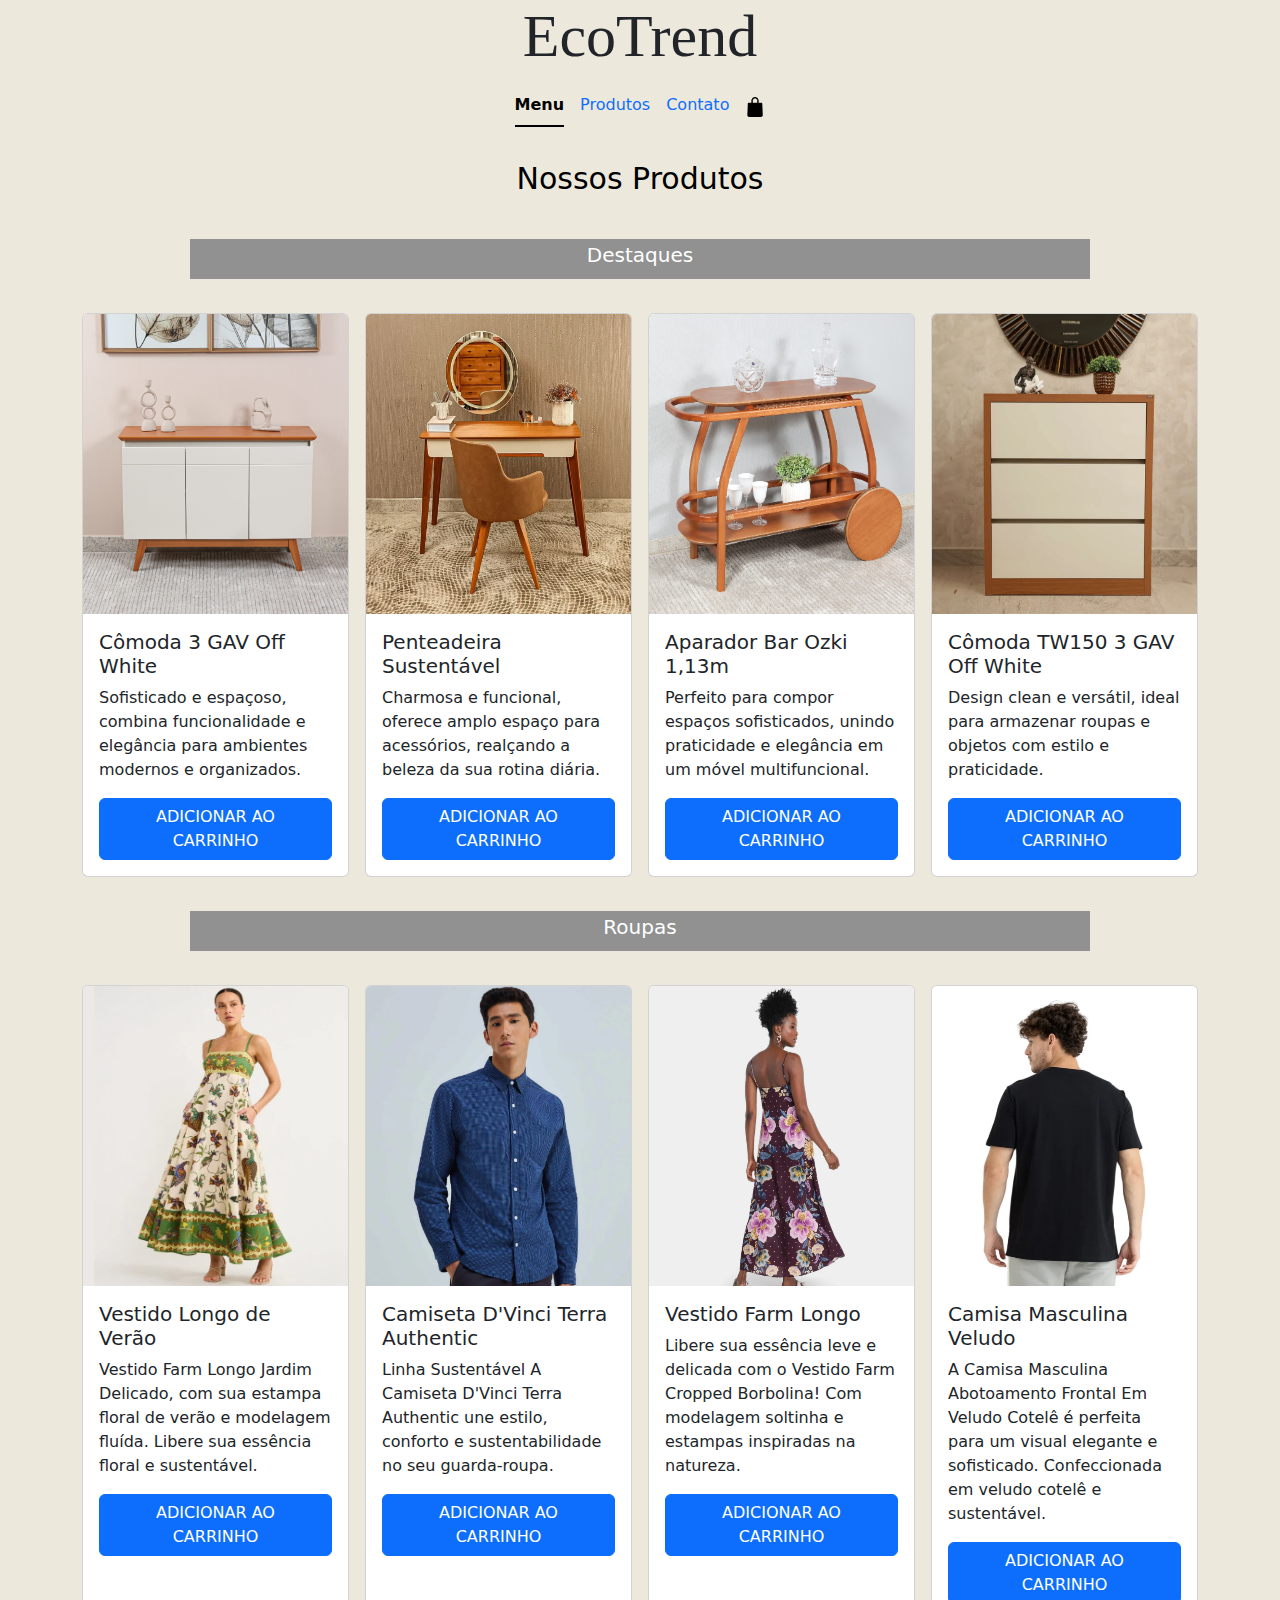
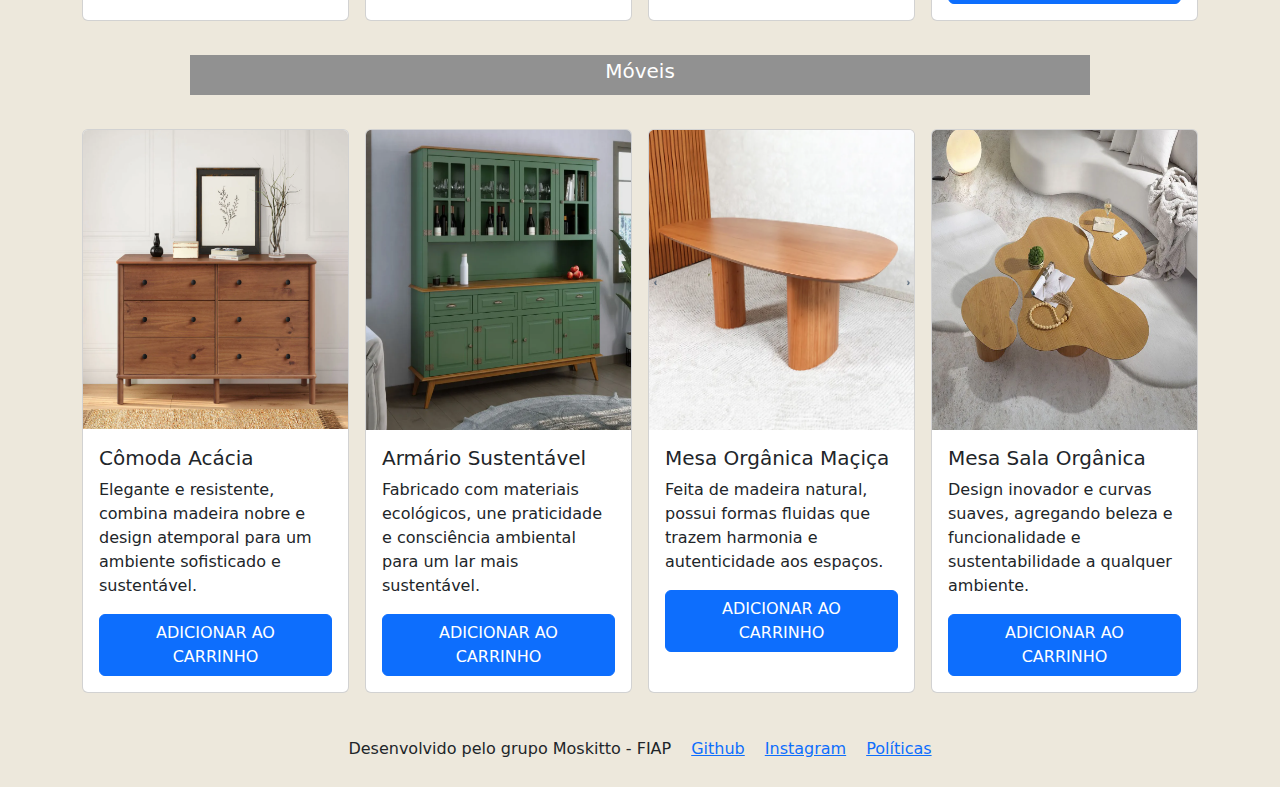
==== produtos.html @ 7c6c5127 "Merge 48223dc2cd787996a64ed55a526d80b1a772715b into 5cdf8789eb9f9ffdb267166dbb8fa78953ad5ef6" ====
<!DOCTYPE html>
<html lang="pt-br">
<head>
    <meta charset="UTF-8">
    <meta name="viewport" content="width=device-width, initial-scale=1.0">
    <link href="https://cdn.jsdelivr.net/npm/bootstrap@5.3.3/dist/css/bootstrap.min.css" rel="stylesheet" integrity="sha384-QWTKZyjpPEjISv5WaRU9OFeRpok6YctnYmDr5pNlyT2bRjXh0JMhjY6hW+ALEwIH" crossorigin="anonymous">
    <link rel="stylesheet" href="./assets/css/produtos.css">
    <title>Produtos</title>
</head>
<body>
    <!-- nav -->
    <div class="container">

        <header>
            <h1>EcoTrend</h1>
        </header>

        <ul id="barra-superior" class="nav nav-underline">
            <li class="nav-item">
                <a class="nav-link active" aria-current="page" href="./index.html">Menu</a>
            </li>
            <li class="nav-item">
                <a class="nav-link" href="./produtos.html">Produtos</a>
            </li>
            <li class="nav-item">
                <a class="nav-link" href="./contato.html">Contato</a>
            </li>
            <li id="carrinho">
                <a href="#">
                    <img src="./assets/images/bag.png" alt="" width="20px" height="20px">
                </a>
            </li>
        </ul>
<br>
<div class="titulo-produtos"><h1>Nossos Produtos</h1></div>

<br>
    <!-- produtos - destaques -->
        <div class="destaques">
            <h2>Destaques</h2>
        </div>
<br>


        <div class="container-produtos">

            <div class="row gy-3 gx-3 justify-content-center ">

                <div class="col-lg-3 col-md-4 col-sm-12 d-flex justify-content-center">

                    <div class="card" style="width: 18rem;">
                        <img src="./assets/images/produtos-item9.png" class="card-img-top" alt="...">
                        <div class="card-body">
                          <h5 class="card-title">Cômoda 3 GAV Off White</h5>
                          <p class="card-text">Sofisticado e espaçoso, combina funcionalidade e elegância para ambientes modernos e organizados.</p>
                          <a href="#" class="btn btn-primary">ADICIONAR AO CARRINHO</a>
                        </div>
                    </div>
                </div>

                <div class="col-lg-3 col-md-4 col-sm-12 d-flex justify-content-center">
                    <div class="card" style="width: 18rem;">
                        <img src="./assets/images/produtos-item10.png" class="card-img-top" alt="...">
                        <div class="card-body">
                          <h5 class="card-title">Penteadeira Sustentável</h5>
                          <p class="card-text"> Charmosa e funcional, oferece amplo espaço para acessórios, realçando a beleza da sua rotina diária.</p>
                          <a href="#" class="btn btn-primary">ADICIONAR AO CARRINHO</a>
                        </div>
                    </div>
                </div>

                <div class="col-lg-3 col-md-4 col-sm-12 d-flex justify-content-center">
                    <div class="card" style="width: 18rem;">
                        <img src="./assets/images/produtos-item11.png" class="card-img-top" alt="...">
                        <div class="card-body">
                          <h5 class="card-title">Aparador Bar Ozki 1,13m</h5>
                          <p class="card-text">Perfeito para compor espaços sofisticados, unindo praticidade e elegância em um móvel multifuncional.</p>
                          <a href="#" class="btn btn-primary">ADICIONAR AO CARRINHO</a>
                        </div>
                    </div>
                </div>


                <div class="col-lg-3 col-md-4 col-sm-12 d-flex justify-content-center">
                    <div class="card" style="width: 18rem;">
                        <img src="./assets/images/produtos-item12.png" class="card-img-top" alt="...">
                        <div class="card-body">
                            <h5 class="card-title">Cômoda TW150 3 GAV Off White</h5>
                            <p class="card-text">Design clean e versátil, ideal para armazenar roupas e objetos com estilo e praticidade.</p>
                          <a href="#" class="btn btn-primary">ADICIONAR AO CARRINHO</a>
                        </div>
                    </div>
                </div>
            </div>
        </div>



<br>
         <!-- produtos - roupas -->
         <div class="roupas">
            <h2>Roupas</h2>
        </div>
<br>


        <div class="container-produtos">

            <div class="row gy-3 gx-3 justify-content-center">

                <div class="col-lg-3 col-md-4 col-sm-12 d-flex justify-content-center">

                    <div class="card" style="width: 18rem;">
                        <img src="./assets/images/produtos-item1.png" class="card-img-top" alt="...">
                        <div class="card-body">
                          <h5 class="card-title">Vestido Longo de Verão</h5>
                          <p class="card-text"> Vestido Farm Longo Jardim Delicado, com sua estampa floral de verão e modelagem fluída. Libere sua essência floral e sustentável.</p>
                          <a href="#" class="btn btn-primary">ADICIONAR AO CARRINHO</a>
                        </div>
                    </div>
                </div>

                <div class="col-lg-3 col-md-4 col-sm-12 d-flex justify-content-center">
                    <div class="card" style="width: 18rem;">
                        <img src="./assets/images/produtos-item2.png" class="card-img-top" alt="...">
                        <div class="card-body">
                          <h5 class="card-title">Camiseta D'Vinci Terra Authentic</h5>
                          <p class="card-text">Linha Sustentável A Camiseta D'Vinci Terra Authentic une estilo, conforto e sustentabilidade no seu guarda-roupa.</p>
                          <a href="#" class="btn btn-primary">ADICIONAR AO CARRINHO</a>
                        </div>
                    </div>
                </div>

                <div class="col-lg-3 col-md-4 col-sm-12 d-flex justify-content-center">
                    <div class="card" style="width: 18rem;">
                        <img src="./assets/images/produtos-item3.png" class="card-img-top" alt="...">
                        <div class="card-body">
                          <h5 class="card-title">Vestido Farm Longo</h5>
                          <p class="card-text">Libere sua essência leve e delicada com o Vestido Farm Cropped Borbolina! Com modelagem soltinha e estampas inspiradas na natureza.</p>
                          <a href="#" class="btn btn-primary">ADICIONAR AO CARRINHO</a>
                        </div>
                    </div>
                </div>


                <div class="col-lg-3 col-md-4 col-sm-12 d-flex justify-content-center">
                    <div class="card" style="width: 18rem;">
                        <img src="./assets/images/produtos-item4.png" class="card-img-top" alt="...">
                        <div class="card-body">
                          <h5 class="card-title">Camisa Masculina Veludo</h5>
                          <p class="card-text">A Camisa Masculina Abotoamento Frontal Em Veludo Cotelê é perfeita para um visual elegante e sofisticado. Confeccionada em veludo cotelê e sustentável.</p>
                          <a href="#" class="btn btn-primary">ADICIONAR AO CARRINHO</a>
                        </div>
                    </div>
                </div>
            </div>
        </div>
        



        <br>
        <!-- produtos - MÓVEIS -->
        <div class="moveis">
           <h2>Móveis</h2>
       </div>
<br>


       <div class="container-produtos">

           <div class="row gy-3 gx-3 justify-content-center ">

               <div class="col-lg-3 col-md-4 col-sm-12 d-flex justify-content-center">

                   <div class="card" style="width: 18rem;">
                       <img src="./assets/images/produtos-item5.png" class="card-img-top" alt="...">
                       <div class="card-body">
                         <h5 class="card-title">Cômoda Acácia</h5>
                         <p class="card-text">Elegante e resistente, combina madeira nobre e design atemporal para um ambiente sofisticado e sustentável.</p>
                         <a href="#" class="btn btn-primary">ADICIONAR AO CARRINHO</a>
                       </div>
                   </div>
               </div>

               <div class="col-lg-3 col-md-4 col-sm-12 d-flex justify-content-center">
                   <div class="card" style="width: 18rem;">
                       <img src="./assets/images/produtos-item6.png" class="card-img-top" alt="...">
                       <div class="card-body">
                         <h5 class="card-title">Armário Sustentável</h5>
                         <p class="card-text">Fabricado com materiais ecológicos, une praticidade e consciência ambiental para um lar mais sustentável.</p>
                         <a href="#" class="btn btn-primary">ADICIONAR AO CARRINHO</a>
                       </div>
                   </div>
               </div>

               <div class="col-lg-3 col-md-4 col-sm-12 d-flex justify-content-center">
                   <div class="card" style="width: 18rem;">
                       <img src="./assets/images/produtos-item7.png" class="card-img-top" alt="...">
                       <div class="card-body">
                         <h5 class="card-title">Mesa Orgânica Maçiça</h5>
                         <p class="card-text">Feita de madeira natural, possui formas fluidas que trazem harmonia e autenticidade aos espaços.</p>
                         <a href="#" class="btn btn-primary">ADICIONAR AO CARRINHO</a>
                       </div>
                   </div>
               </div>


               <div class="col-lg-3 col-md-4 col-sm-12 d-flex justify-content-center">
                   <div class="card" style="width: 18rem;">
                       <img src="./assets/images/produtos-item8.png" class="card-img-top" alt="...">
                       <div class="card-body">
                         <h5 class="card-title">Mesa Sala Orgânica</h5>
                         <p class="card-text">Design inovador e curvas suaves, agregando beleza e funcionalidade e sustentabilidade a qualquer ambiente.</p>
                         <a href="#" class="btn btn-primary">ADICIONAR AO CARRINHO</a>
                       </div>
                   </div>
               </div>
           </div>
       </div>

<br>
       <!-- RODAPÉ -->
        <footer>
       <div id="footer">
        <p>Desenvolvido pelo grupo Moskitto - FIAP</p>
        <a href="#">Github</a>
        <a href="#">Instagram</a>
        <a href="#">Políticas</a>
    </footer>
</div>

</body>
</html>
---- assets/css/produtos.css ----
@font-face {
    font-family: 'primaria';
    src: url(../fonts/KirangHaerang-Regular.ttf);
    font-weight: normal;
    font-style: normal;
}

@font-face {
    font-family: 'secundaria';
    src: url(../fonts/JetBrainsMono-VariableFont_wght.ttf);
    font-weight: normal;
    font-style: normal;
}

body {
    background-color: #EDE8DC;
}

header {
    grid-area: header;
}

header h1 {
    font-family: "primaria";
    font-size: 60px;
}

section#carrosel {
    grid-area: carrosel;
}

img#logo {
    grid-area: logo;
}

#barra-superior {
    grid-area: barra-superior;
}

.carousel slide {
    grid-area: carrosel;
}

.carousel-caption h5,
.carousel-caption p {
    font-family: "secundaria";
    color: #000000;
}

#card1 {
    grid-area: card1;
}

#footer {
    grid-area: footer;
}


/* Mobile */
@media (min-width: 0px) and (max-width: 767px) {
    .container {
        display: grid;
        display: block;
        grid-template-areas: 
        "header"
        "barra-superior"
        "carrosel"
        "card1"
        "footer";
        grid-template-columns: 1fr;
        grid-template-rows: 1fr;
        justify-content: center;
        place-items: center;
        row-gap: 5px;
    }

    #barra-superior {
        justify-content: center;
        align-items: center;
    }

    #carouselExampleCaptions {
        margin-top: 3%;
    }

    #footer {
        display: flex;
        flex-direction: row;
        gap: 20px;
        padding: 10px;
    }

}




/* tablet */
@media (min-width: 768px) and (max-width: 1199px) {
    .container {
        display: block;
        display: grid;
        grid-template-areas: 
        "header"
        "barra-superior"
        "carrosel"
        "card1"
        "footer";
        grid-template-columns: 1fr;
        grid-template-rows: 1fr;
        justify-content: center;
        place-items: center;
        row-gap: 5px;
    }

    #barra-superior {
        justify-content: center;
        align-items: center;
    }

    #carouselExampleCaptions {
        margin-top: 3%;
    }

    #footer {
        display: flex;
        flex-direction: row;
        gap: 20px;
        padding: 10px;
    }

}


/* Desktop em diante  */
 @media (min-width: 1200px) {
    .container {
        display: block;
        display: grid;
        grid-template-areas: 
        "header"
        "barra-superior"
        "carrosel"
        "card1"
        "footer";
        grid-template-columns: 1fr;
        grid-template-rows: 1fr;
        justify-content: center;
        place-items: center;
        row-gap: 5px;
    }

    #barra-superior {
        justify-content: center;
        align-items: center;
    }

    #carouselExampleCaptions {
        margin-top: 3%;
    }

    #footer {
        display: flex;
        flex-direction: row;
        gap: 20px;
        padding: 10px;
    }
}


.titulo-produtos h1{
    font-size: 30px;
    color: #000000;
}

.destaques{
    background-color: rgb(145, 145, 145); 
    width: 900px; 
    display: flex;
    height: 40px;
    align-items: center;
    justify-content: space-around;
}


.destaques h2{
    color: white;
    font-size: 20px;
}

.roupas{
    background-color: rgb(145, 145, 145); 
    width: 900px; 
    display: flex;
    height: 40px;
    align-items: center;
    justify-content: space-around;
}

.roupas h2{
    color: white;
    font-size: 20px;
}


.moveis{
    background-color: rgb(145, 145, 145); 
    width: 900px; 
    display: flex;
    height: 40px;
    align-items: center;
    justify-content: space-around;
}

.moveis h2{
    color: white;
    font-size: 20px;
}

#footer {
    display: flex;
    flex-direction: row;
    gap: 20px;
    padding: 10px;
}

.container-produtos img{
    height: 300px;
}
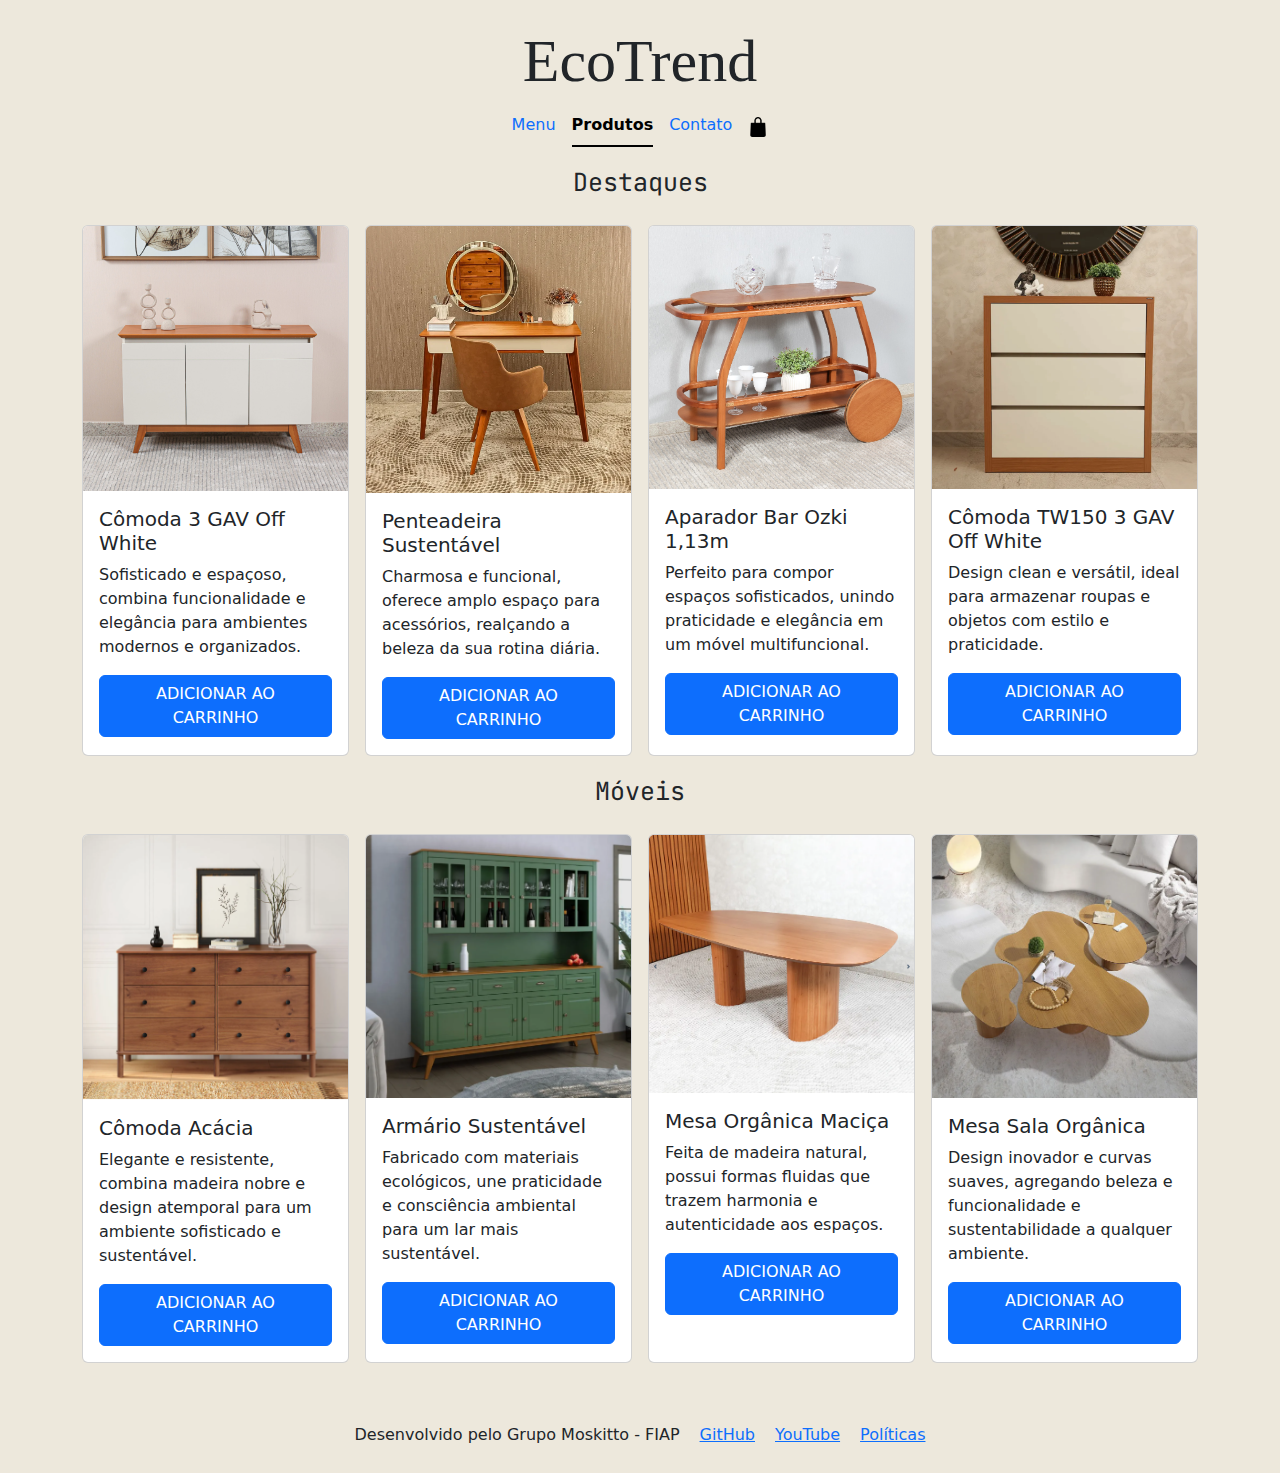
==== commit 848ccc53: "Merge pull request #2 from kato8088 @ GrupoMoskitto/kato" ====
--- a/produtos.html
+++ b/produtos.html
@@ -1,5 +1,5 @@
 <!DOCTYPE html>
-<html lang="pt-br">
+<html lang="en">
 <head>
     <meta charset="UTF-8">
     <meta name="viewport" content="width=device-width, initial-scale=1.0">
@@ -8,63 +8,53 @@
     <title>Produtos</title>
 </head>
 <body>
-    <!-- nav -->
     <div class="container">
 
         <header>
-            <h1>EcoTrend</h1>
+            <h1 class="text-center">EcoTrend</h1>
         </header>
 
         <ul id="barra-superior" class="nav nav-underline">
             <li class="nav-item">
-                <a class="nav-link active" aria-current="page" href="./index.html">Menu</a>
+                <a class="nav-link" href="./index.html">Menu</a>
             </li>
-            <li class="nav-item">
-                <a class="nav-link" href="./produtos.html">Produtos</a>
+            <li id="barra-superior" class="nav nav-underline">
+                <a class="nav-link active" aria-current="page" href="#">Produtos</a>
             </li>
             <li class="nav-item">
                 <a class="nav-link" href="./contato.html">Contato</a>
             </li>
             <li id="carrinho">
                 <a href="#">
-                    <img src="./assets/images/bag.png" alt="" width="20px" height="20px">
+                    <img id="carrinho" src="./assets/images/bag.png" alt="" width="20px" height="20px">
                 </a>
             </li>
         </ul>
-<br>
-<div class="titulo-produtos"><h1>Nossos Produtos</h1></div>
 
-<br>
-    <!-- produtos - destaques -->
-        <div class="destaques">
+        <section id="destaques">
             <h2>Destaques</h2>
-        </div>
-<br>
+        </section>
 
+        <div id="catalogo1" class="row gy-3 gx-3 justify-content-center ">
 
-        <div class="container-produtos">
-
-            <div class="row gy-3 gx-3 justify-content-center ">
-
-                <div class="col-lg-3 col-md-4 col-sm-12 d-flex justify-content-center">
-
-                    <div class="card" style="width: 18rem;">
-                        <img src="./assets/images/produtos-item9.png" class="card-img-top" alt="...">
-                        <div class="card-body">
-                          <h5 class="card-title">Cômoda 3 GAV Off White</h5>
-                          <p class="card-text">Sofisticado e espaçoso, combina funcionalidade e elegância para ambientes modernos e organizados.</p>
-                          <a href="#" class="btn btn-primary">ADICIONAR AO CARRINHO</a>
-                        </div>
+            <div class="col-lg-3 col-md-4 col-sm-12 d-flex justify-content-center">
+                <div class="card" style="width: 18rem;">
+                    <img src="./assets/images/produtos-item9.png" class="card-img-top" alt="...">
+                    <div class="card-body">
+                        <h5 class="card-title">Cômoda 3 GAV Off White</h5>
+                        <p class="card-text">Sofisticado e espaçoso, combina funcionalidade e elegância para ambientes modernos e organizados.</p>
+                        <a href="#" class="btn btn-primary">ADICIONAR AO CARRINHO</a>
                     </div>
                 </div>
+            </div>
 
                 <div class="col-lg-3 col-md-4 col-sm-12 d-flex justify-content-center">
                     <div class="card" style="width: 18rem;">
                         <img src="./assets/images/produtos-item10.png" class="card-img-top" alt="...">
                         <div class="card-body">
-                          <h5 class="card-title">Penteadeira Sustentável</h5>
-                          <p class="card-text"> Charmosa e funcional, oferece amplo espaço para acessórios, realçando a beleza da sua rotina diária.</p>
-                          <a href="#" class="btn btn-primary">ADICIONAR AO CARRINHO</a>
+                        <h5 class="card-title">Penteadeira Sustentável</h5>
+                        <p class="card-text"> Charmosa e funcional, oferece amplo espaço para acessórios, realçando a beleza da sua rotina diária.</p>
+                        <a href="#" class="btn btn-primary">ADICIONAR AO CARRINHO</a>
                         </div>
                     </div>
                 </div>
@@ -73,9 +63,9 @@
                     <div class="card" style="width: 18rem;">
                         <img src="./assets/images/produtos-item11.png" class="card-img-top" alt="...">
                         <div class="card-body">
-                          <h5 class="card-title">Aparador Bar Ozki 1,13m</h5>
-                          <p class="card-text">Perfeito para compor espaços sofisticados, unindo praticidade e elegância em um móvel multifuncional.</p>
-                          <a href="#" class="btn btn-primary">ADICIONAR AO CARRINHO</a>
+                        <h5 class="card-title">Aparador Bar Ozki 1,13m</h5>
+                        <p class="card-text">Perfeito para compor espaços sofisticados, unindo praticidade e elegância em um móvel multifuncional.</p>
+                        <a href="#" class="btn btn-primary">ADICIONAR AO CARRINHO</a>
                         </div>
                     </div>
                 </div>
@@ -87,148 +77,84 @@
                         <div class="card-body">
                             <h5 class="card-title">Cômoda TW150 3 GAV Off White</h5>
                             <p class="card-text">Design clean e versátil, ideal para armazenar roupas e objetos com estilo e praticidade.</p>
-                          <a href="#" class="btn btn-primary">ADICIONAR AO CARRINHO</a>
+                        <a href="#" class="btn btn-primary">ADICIONAR AO CARRINHO</a>
                         </div>
+                    </div>
+                </div>
+        </div>
+
+        <section id="moveis">
+            <h1>Móveis</h1>
+        </section>
+
+        <div id="catalogo2" class="row gy-3 gx-3 justify-content-center ">
+
+            <div class="col-lg-3 col-md-4 col-sm-12 d-flex justify-content-center">
+
+                <div class="card" style="width: 18rem;">
+                    <img src="./assets/images/produtos-item5.png" class="card-img-top" alt="...">
+                    <div class="card-body">
+                      <h5 class="card-title">Cômoda Acácia</h5>
+                      <p class="card-text">Elegante e resistente, combina madeira nobre e design atemporal para um ambiente sofisticado e sustentável.</p>
+                      <a href="#" class="btn btn-primary">ADICIONAR AO CARRINHO</a>
+                    </div>
+                </div>
+            </div>
+
+            <div class="col-lg-3 col-md-4 col-sm-12 d-flex justify-content-center">
+                <div class="card" style="width: 18rem;">
+                    <img src="./assets/images/produtos-item6.png" class="card-img-top" alt="...">
+                    <div class="card-body">
+                      <h5 class="card-title">Armário Sustentável</h5>
+                      <p class="card-text">Fabricado com materiais ecológicos, une praticidade e consciência ambiental para um lar mais sustentável.</p>
+                      <a href="#" class="btn btn-primary">ADICIONAR AO CARRINHO</a>
+                    </div>
+                </div>
+            </div>
+
+            <div class="col-lg-3 col-md-4 col-sm-12 d-flex justify-content-center">
+                <div class="card" style="width: 18rem;">
+                    <img src="./assets/images/produtos-item7.png" class="card-img-top" alt="...">
+                    <div class="card-body">
+                      <h5 class="card-title">Mesa Orgânica Maciça</h5>
+                      <p class="card-text">Feita de madeira natural, possui formas fluidas que trazem harmonia e autenticidade aos espaços.</p>
+                      <a href="#" class="btn btn-primary">ADICIONAR AO CARRINHO</a>
+                    </div>
+                </div>
+            </div>
+
+
+            <div class="col-lg-3 col-md-4 col-sm-12 d-flex justify-content-center">
+                <div class="card" style="width: 18rem;">
+                    <img src="./assets/images/produtos-item8.png" class="card-img-top" alt="...">
+                    <div class="card-body">
+                      <h5 class="card-title">Mesa Sala Orgânica</h5>
+                      <p class="card-text">Design inovador e curvas suaves, agregando beleza e funcionalidade e sustentabilidade a qualquer ambiente.</p>
+                      <a href="#" class="btn btn-primary">ADICIONAR AO CARRINHO</a>
                     </div>
                 </div>
             </div>
         </div>
 
-
-
-<br>
-         <!-- produtos - roupas -->
-         <div class="roupas">
-            <h2>Roupas</h2>
-        </div>
-<br>
-
-
-        <div class="container-produtos">
-
-            <div class="row gy-3 gx-3 justify-content-center">
-
-                <div class="col-lg-3 col-md-4 col-sm-12 d-flex justify-content-center">
-
-                    <div class="card" style="width: 18rem;">
-                        <img src="./assets/images/produtos-item1.png" class="card-img-top" alt="...">
-                        <div class="card-body">
-                          <h5 class="card-title">Vestido Longo de Verão</h5>
-                          <p class="card-text"> Vestido Farm Longo Jardim Delicado, com sua estampa floral de verão e modelagem fluída. Libere sua essência floral e sustentável.</p>
-                          <a href="#" class="btn btn-primary">ADICIONAR AO CARRINHO</a>
-                        </div>
-                    </div>
-                </div>
-
-                <div class="col-lg-3 col-md-4 col-sm-12 d-flex justify-content-center">
-                    <div class="card" style="width: 18rem;">
-                        <img src="./assets/images/produtos-item2.png" class="card-img-top" alt="...">
-                        <div class="card-body">
-                          <h5 class="card-title">Camiseta D'Vinci Terra Authentic</h5>
-                          <p class="card-text">Linha Sustentável A Camiseta D'Vinci Terra Authentic une estilo, conforto e sustentabilidade no seu guarda-roupa.</p>
-                          <a href="#" class="btn btn-primary">ADICIONAR AO CARRINHO</a>
-                        </div>
-                    </div>
-                </div>
-
-                <div class="col-lg-3 col-md-4 col-sm-12 d-flex justify-content-center">
-                    <div class="card" style="width: 18rem;">
-                        <img src="./assets/images/produtos-item3.png" class="card-img-top" alt="...">
-                        <div class="card-body">
-                          <h5 class="card-title">Vestido Farm Longo</h5>
-                          <p class="card-text">Libere sua essência leve e delicada com o Vestido Farm Cropped Borbolina! Com modelagem soltinha e estampas inspiradas na natureza.</p>
-                          <a href="#" class="btn btn-primary">ADICIONAR AO CARRINHO</a>
-                        </div>
-                    </div>
-                </div>
-
-
-                <div class="col-lg-3 col-md-4 col-sm-12 d-flex justify-content-center">
-                    <div class="card" style="width: 18rem;">
-                        <img src="./assets/images/produtos-item4.png" class="card-img-top" alt="...">
-                        <div class="card-body">
-                          <h5 class="card-title">Camisa Masculina Veludo</h5>
-                          <p class="card-text">A Camisa Masculina Abotoamento Frontal Em Veludo Cotelê é perfeita para um visual elegante e sofisticado. Confeccionada em veludo cotelê e sustentável.</p>
-                          <a href="#" class="btn btn-primary">ADICIONAR AO CARRINHO</a>
-                        </div>
-                    </div>
-                </div>
-            </div>
-        </div>
-        
+        <footer id="footer" class="d-flex justify-content-center">
+            <p>Desenvolvido pelo Grupo Moskitto - FIAP</p>
+            <a href="https://github.com/GrupoMoskitto">GitHub</a>
+            <a href="https://www.youtube.com/@moskitto-e6c">YouTube</a>
+            <a href="#informationwantstobefree">Políticas</a>
+        </footer>
 
 
 
-        <br>
-        <!-- produtos - MÓVEIS -->
-        <div class="moveis">
-           <h2>Móveis</h2>
-       </div>
-<br>
+    </div>
 
 
-       <div class="container-produtos">
-
-           <div class="row gy-3 gx-3 justify-content-center ">
-
-               <div class="col-lg-3 col-md-4 col-sm-12 d-flex justify-content-center">
-
-                   <div class="card" style="width: 18rem;">
-                       <img src="./assets/images/produtos-item5.png" class="card-img-top" alt="...">
-                       <div class="card-body">
-                         <h5 class="card-title">Cômoda Acácia</h5>
-                         <p class="card-text">Elegante e resistente, combina madeira nobre e design atemporal para um ambiente sofisticado e sustentável.</p>
-                         <a href="#" class="btn btn-primary">ADICIONAR AO CARRINHO</a>
-                       </div>
-                   </div>
-               </div>
-
-               <div class="col-lg-3 col-md-4 col-sm-12 d-flex justify-content-center">
-                   <div class="card" style="width: 18rem;">
-                       <img src="./assets/images/produtos-item6.png" class="card-img-top" alt="...">
-                       <div class="card-body">
-                         <h5 class="card-title">Armário Sustentável</h5>
-                         <p class="card-text">Fabricado com materiais ecológicos, une praticidade e consciência ambiental para um lar mais sustentável.</p>
-                         <a href="#" class="btn btn-primary">ADICIONAR AO CARRINHO</a>
-                       </div>
-                   </div>
-               </div>
-
-               <div class="col-lg-3 col-md-4 col-sm-12 d-flex justify-content-center">
-                   <div class="card" style="width: 18rem;">
-                       <img src="./assets/images/produtos-item7.png" class="card-img-top" alt="...">
-                       <div class="card-body">
-                         <h5 class="card-title">Mesa Orgânica Maçiça</h5>
-                         <p class="card-text">Feita de madeira natural, possui formas fluidas que trazem harmonia e autenticidade aos espaços.</p>
-                         <a href="#" class="btn btn-primary">ADICIONAR AO CARRINHO</a>
-                       </div>
-                   </div>
-               </div>
 
 
-               <div class="col-lg-3 col-md-4 col-sm-12 d-flex justify-content-center">
-                   <div class="card" style="width: 18rem;">
-                       <img src="./assets/images/produtos-item8.png" class="card-img-top" alt="...">
-                       <div class="card-body">
-                         <h5 class="card-title">Mesa Sala Orgânica</h5>
-                         <p class="card-text">Design inovador e curvas suaves, agregando beleza e funcionalidade e sustentabilidade a qualquer ambiente.</p>
-                         <a href="#" class="btn btn-primary">ADICIONAR AO CARRINHO</a>
-                       </div>
-                   </div>
-               </div>
-           </div>
-       </div>
 
-<br>
-       <!-- RODAPÉ -->
-        <footer>
-       <div id="footer">
-        <p>Desenvolvido pelo grupo Moskitto - FIAP</p>
-        <a href="#">Github</a>
-        <a href="#">Instagram</a>
-        <a href="#">Políticas</a>
-    </footer>
-</div>
 
+    <script src="https://cdn.jsdelivr.net/npm/bootstrap@5.3.3/dist/js/bootstrap.bundle.min.js" integrity="sha384-YvpcrYf0tY3lHB60NNkmXc5s9fDVZLESaAA55NDzOxhy9GkcIdslK1eN7N6jIeHz" 
+    crossorigin="anonymous"></script>
+    <script src="https://cdn.jsdelivr.net/npm/@popperjs/core@2.11.8/dist/umd/popper.min.js" integrity="sha384-I7E8VVD/ismYTF4hNIPjVp/Zjvgyol6VFvRkX/vR+Vc4jQkC+hVqc2pM8ODewa9r" crossorigin="anonymous"></script>
+    <script src="https://cdn.jsdelivr.net/npm/bootstrap@5.3.3/dist/js/bootstrap.min.js" integrity="sha384-0pUGZvbkm6XF6gxjEnlmuGrJXVbNuzT9qBBavbLwCsOGabYfZo0T0to5eqruptLy" crossorigin="anonymous"></script>
 </body>
 </html>--- a/assets/css/produtos.css
+++ b/assets/css/produtos.css
@@ -18,6 +18,7 @@
 
 header {
     grid-area: header;
+    margin-top: 25px;
 }
 
 header h1 {
@@ -25,47 +26,56 @@
     font-size: 60px;
 }
 
-section#carrosel {
-    grid-area: carrosel;
-}
-
-img#logo {
-    grid-area: logo;
-}
-
 #barra-superior {
     grid-area: barra-superior;
 }
 
-.carousel slide {
-    grid-area: carrosel;
+section#destaques h2 {
+    grid-area: destaques;
+    font-family: "secundaria";
+    font-size: 25px;
+    padding: 20px;
 }
 
-.carousel-caption h5,
-.carousel-caption p {
-    font-family: "secundaria";
-    color: #000000;
+#catalogo1 {
+    grid-area: catalogo1;
 }
 
-#card1 {
-    grid-area: card1;
+section#moveis h1 {
+    grid-area: moveis;
+    font-family: "secundaria";
+    font-size: 25px;
+    padding: 20px;
+}
+
+#catalogo2 {
+    grid-area: catalogo2;
 }
 
 #footer {
     grid-area: footer;
+    margin-top: 50px;
 }
+
+#carrinho:hover {
+    background-color: lightgreen;
+    border-radius: 5px;
+    transition: 0.3s;
+}
+
 
 
 /* Mobile */
 @media (min-width: 0px) and (max-width: 767px) {
     .container {
         display: grid;
-        display: block;
         grid-template-areas: 
         "header"
         "barra-superior"
-        "carrosel"
-        "card1"
+        "destaques"
+        "catalogo1"
+        "moveis"
+        "catalogo2"
         "footer";
         grid-template-columns: 1fr;
         grid-template-rows: 1fr;
@@ -79,10 +89,6 @@
         align-items: center;
     }
 
-    #carouselExampleCaptions {
-        margin-top: 3%;
-    }
-
     #footer {
         display: flex;
         flex-direction: row;
@@ -94,17 +100,18 @@
 
 
 
-
 /* tablet */
-@media (min-width: 768px) and (max-width: 1199px) {
+@media (min-width: 768px) and (max-width: 1199px){
     .container {
+        display: grid;
         display: block;
-        display: grid;
         grid-template-areas: 
         "header"
         "barra-superior"
-        "carrosel"
-        "card1"
+        "destaques"
+        "catalogo1"
+        "moveis"
+        "catalogo2"
         "footer";
         grid-template-columns: 1fr;
         grid-template-rows: 1fr;
@@ -118,10 +125,6 @@
         align-items: center;
     }
 
-    #carouselExampleCaptions {
-        margin-top: 3%;
-    }
-
     #footer {
         display: flex;
         flex-direction: row;
@@ -133,15 +136,17 @@
 
 
 /* Desktop em diante  */
- @media (min-width: 1200px) {
+@media (min-width: 1200px) {
     .container {
+        display: grid;
         display: block;
-        display: grid;
         grid-template-areas: 
         "header"
         "barra-superior"
-        "carrosel"
-        "card1"
+        "destaques"
+        "catalogo1"
+        "moveis"
+        "catalogo2"
         "footer";
         grid-template-columns: 1fr;
         grid-template-rows: 1fr;
@@ -155,75 +160,12 @@
         align-items: center;
     }
 
-    #carouselExampleCaptions {
-        margin-top: 3%;
-    }
-
     #footer {
         display: flex;
         flex-direction: row;
         gap: 20px;
         padding: 10px;
     }
+
 }
 
-
-.titulo-produtos h1{
-    font-size: 30px;
-    color: #000000;
-}
-
-.destaques{
-    background-color: rgb(145, 145, 145); 
-    width: 900px; 
-    display: flex;
-    height: 40px;
-    align-items: center;
-    justify-content: space-around;
-}
-
-
-.destaques h2{
-    color: white;
-    font-size: 20px;
-}
-
-.roupas{
-    background-color: rgb(145, 145, 145); 
-    width: 900px; 
-    display: flex;
-    height: 40px;
-    align-items: center;
-    justify-content: space-around;
-}
-
-.roupas h2{
-    color: white;
-    font-size: 20px;
-}
-
-
-.moveis{
-    background-color: rgb(145, 145, 145); 
-    width: 900px; 
-    display: flex;
-    height: 40px;
-    align-items: center;
-    justify-content: space-around;
-}
-
-.moveis h2{
-    color: white;
-    font-size: 20px;
-}
-
-#footer {
-    display: flex;
-    flex-direction: row;
-    gap: 20px;
-    padding: 10px;
-}
-
-.container-produtos img{
-    height: 300px;
-}